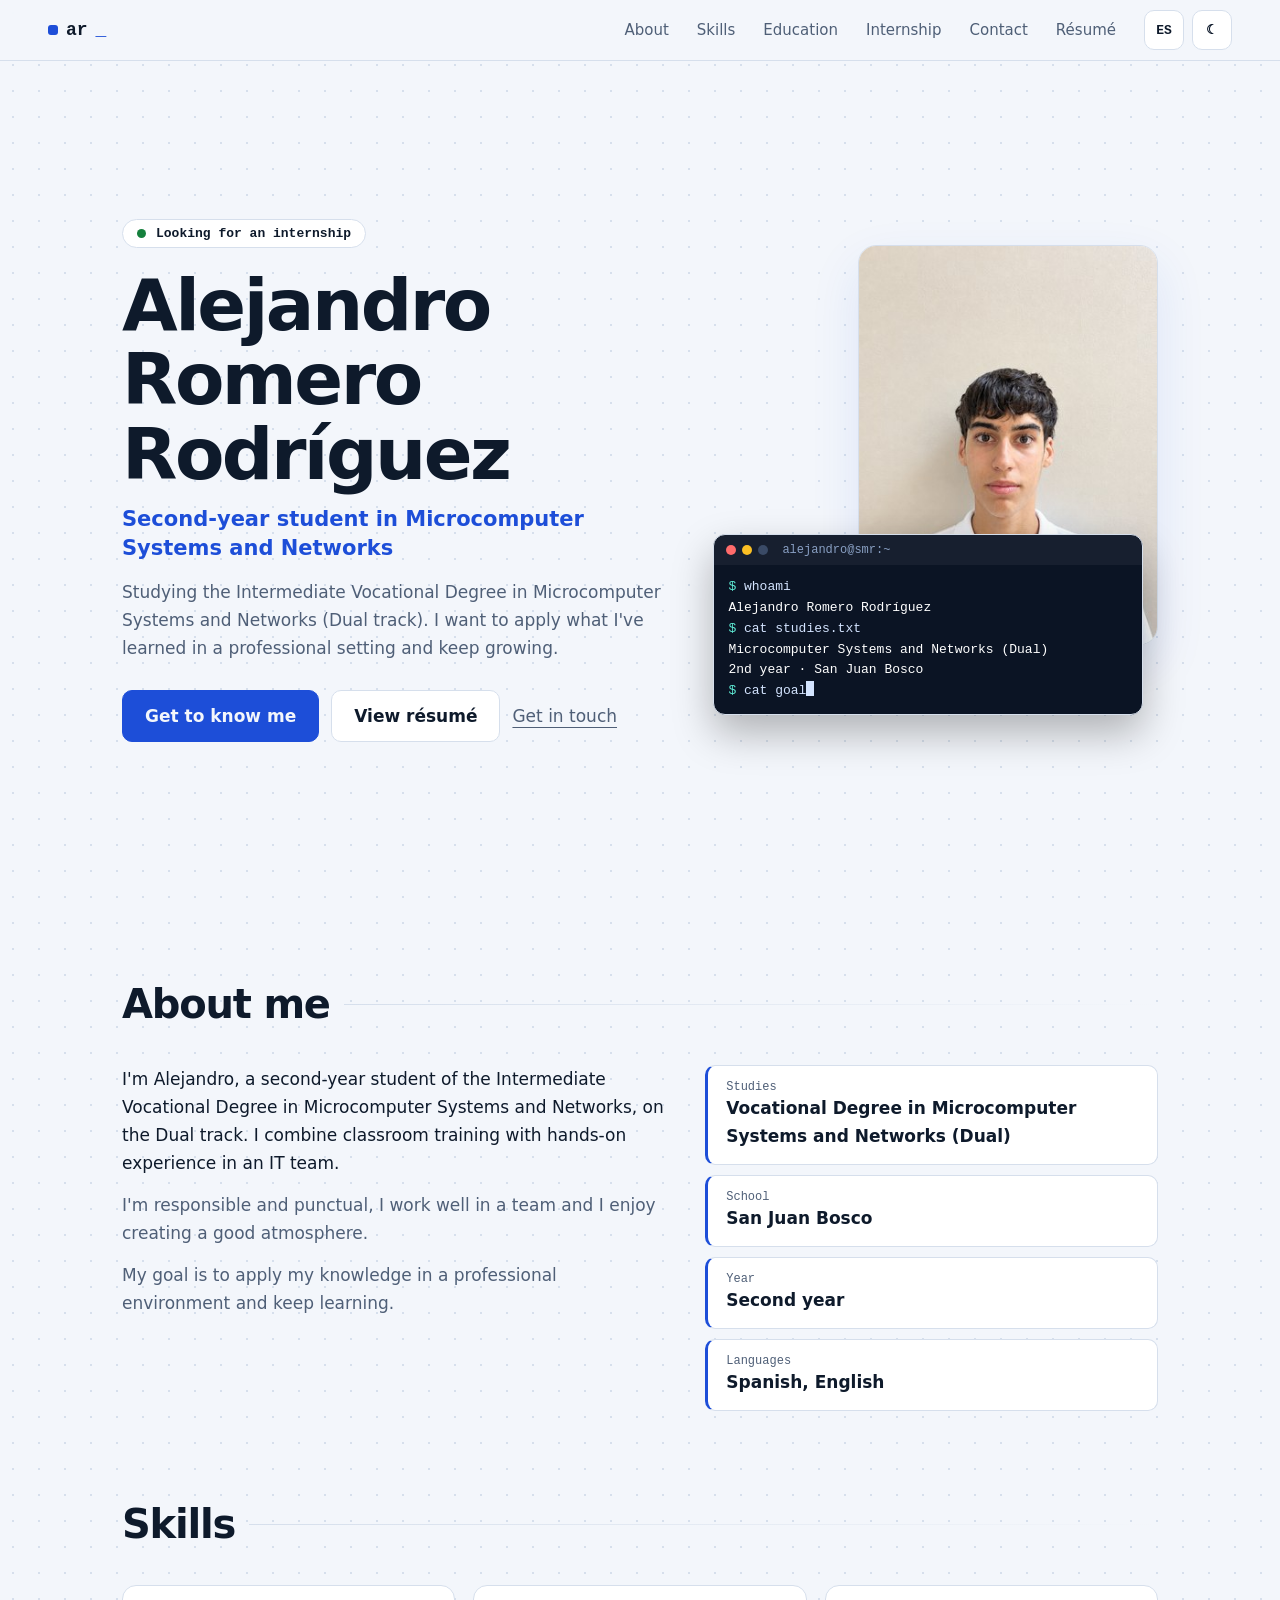
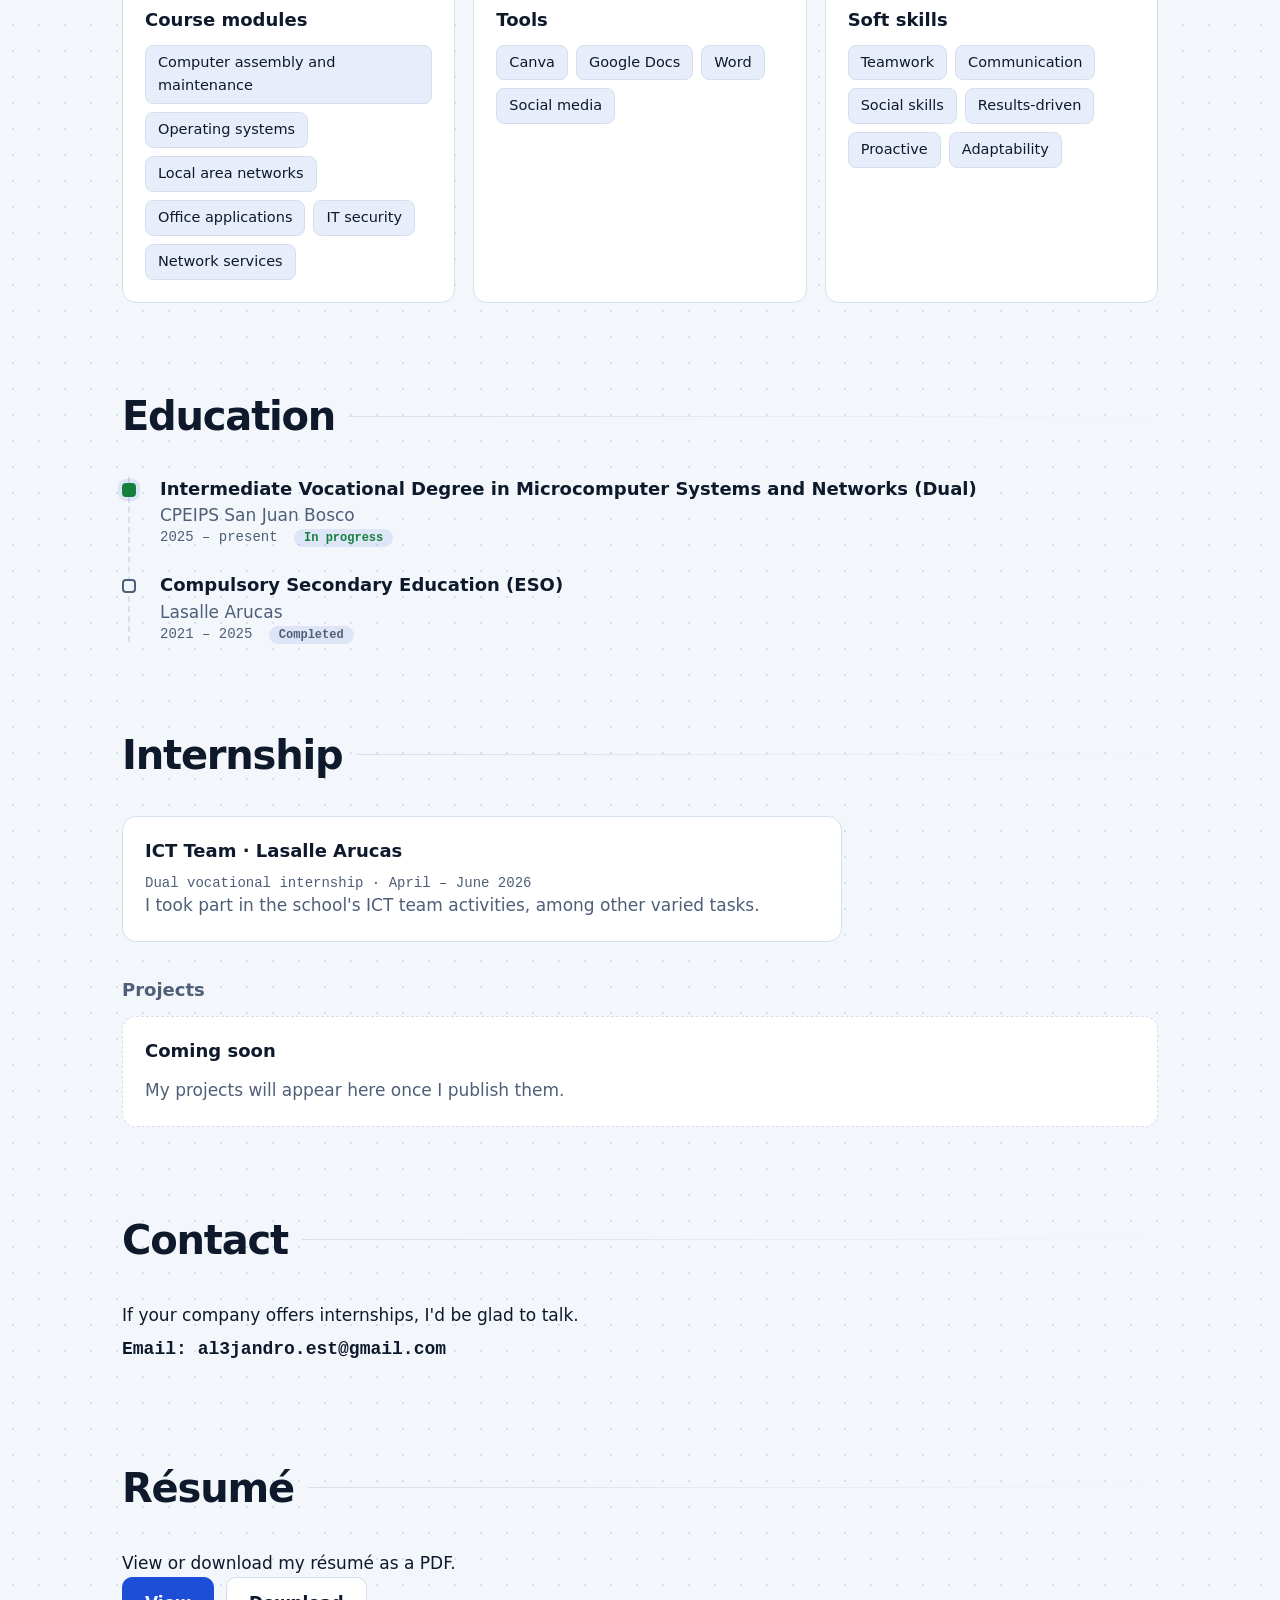
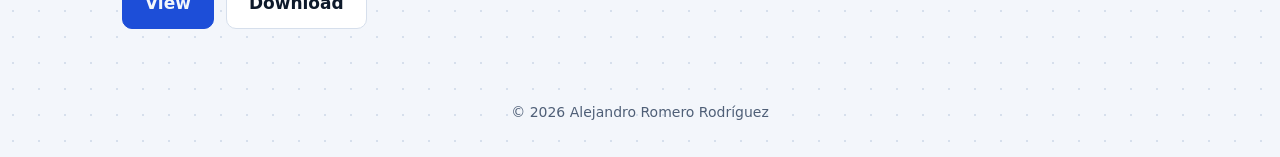
==== index.html @ 7c458b2b "Add files via upload" ====
<!DOCTYPE html>
<html lang="es" data-theme="dark">
<head>
<meta charset="utf-8">
<meta name="viewport" content="width=device-width, initial-scale=1">
<title>Alejandro Romero Rodríguez · Portfolio</title>
<meta name="description" content="Portfolio de Alejandro Romero Rodríguez, estudiante de Sistemas Microinformáticos y Redes.">
<script>try{var t=localStorage.getItem("theme")||(matchMedia("(prefers-color-scheme: light)").matches?"light":"dark");document.documentElement.dataset.theme=t;var l=localStorage.getItem("lang");if(l)document.documentElement.lang=l}catch(e){}</script>
<link rel="stylesheet" href="style.css">
</head>
<body>
<a class="skip" href="#main" data-i18n="skip">Saltar al contenido</a>
<header class="bar">
  <a class="brand" href="#inicio" aria-label="Alejandro Romero Rodríguez"><span class="dot"></span>ar<span class="cur">_</span></a>
  <nav id="nav" aria-label="Principal">
    <a href="#sobre-mi" data-i18n="nav_about">Sobre mí</a>
    <a href="#habilidades" data-i18n="nav_skills">Habilidades</a>
    <a href="#formacion" data-i18n="nav_edu">Formación</a>
    <a href="#practicas" data-i18n="nav_prac">Prácticas</a>
    <a href="#contacto" data-i18n="nav_contact">Contacto</a>
    <a href="#curriculum" data-i18n="nav_cv">Currículum</a>
  </nav>
  <div class="tools">
    <button id="langBtn" class="tool" type="button"><span id="langLbl">EN</span></button>
    <button id="themeBtn" class="tool" type="button"><span id="themeIco" aria-hidden="true"></span></button>
    <button id="menuBtn" class="tool menu" type="button" aria-expanded="false" aria-controls="nav"><span aria-hidden="true">☰</span></button>
  </div>
</header>

<main id="main">
<section id="inicio" class="hero">
  <div class="hero-text">
    <p class="status"><span class="led"></span><span data-i18n="status">Buscando prácticas</span></p>
    <h1>Alejandro<br>Romero Rodríguez</h1>
    <p class="role" data-i18n="role">Estudiante de 2.º curso de Sistemas Microinformáticos y Redes</p>
    <p class="lead" data-i18n="lead">Formándome en el Grado Medio SMR en modalidad Dual. Busco aplicar lo que he aprendido en un entorno profesional y seguir creciendo.</p>
    <div class="actions">
      <a class="btn primary" href="#sobre-mi" data-i18n="btn_about">Conóceme</a>
      <a class="btn" href="#curriculum" data-i18n="btn_cv">Ver currículum</a>
      <a class="txt" href="#contacto" data-i18n="btn_write">Escríbeme</a>
    </div>
  </div>
  <div class="hero-visual">
    <figure class="photo">
      <img src="assets/foto.jpg" alt="" width="326" height="435" fetchpriority="high" data-i18n-alt="photo_alt">
      <span class="chip">SMR · Dual</span>
    </figure>
    <div class="term" role="img" data-i18n-aria="term_aria">
      <div class="term-bar"><i></i><i></i><i></i><span>alejandro@smr:~</span></div>
      <pre id="termOut" aria-hidden="true"></pre>
    </div>
  </div>
</section>

<section id="sobre-mi" class="sec">
  <h2 data-i18n="about_t">Sobre mí</h2>
  <div class="two">
    <div class="prose">
      <p data-i18n="about_p1">Soy Alejandro, estudiante de segundo curso del Grado Medio de Sistemas Microinformáticos y Redes, en modalidad Dual. Combino la formación en el centro con experiencia real en un equipo TIC.</p>
      <p data-i18n="about_p2">Soy responsable y puntual, trabajo bien en equipo y me gusta crear buen ambiente.</p>
      <p data-i18n="about_p3">Mi objetivo es aplicar mis conocimientos en un entorno profesional y seguir aprendiendo.</p>
    </div>
    <dl class="facts">
      <div><dt data-i18n="f_study">Estudios</dt><dd data-i18n="f_study_v">CFGM Sistemas Microinformáticos y Redes (Dual)</dd></div>
      <div><dt data-i18n="f_center">Centro</dt><dd>San Juan Bosco</dd></div>
      <div><dt data-i18n="f_year">Curso</dt><dd data-i18n="f_year_v">Segundo año</dd></div>
      <div><dt data-i18n="f_lang">Idiomas</dt><dd data-i18n="f_lang_v">Español, inglés</dd></div>
    </dl>
  </div>
</section>

<section id="habilidades" class="sec">
  <h2 data-i18n="sk_t">Habilidades</h2>
  <div class="grid3">
    <article class="card"><h3 data-i18n="sk_mod">Módulos del ciclo</h3>
      <ul class="tags"><li data-i18n="m1">Montaje y mantenimiento de equipos</li><li data-i18n="m2">Sistemas operativos</li><li data-i18n="m3">Redes locales</li><li data-i18n="m4">Aplicaciones ofimáticas</li><li data-i18n="m5">Seguridad informática</li><li data-i18n="m6">Servicios en red</li></ul></article>
    <article class="card"><h3 data-i18n="sk_tools">Herramientas</h3>
      <ul class="tags"><li>Canva</li><li>Google Docs</li><li>Word</li><li data-i18n="t_social">Redes sociales</li></ul></article>
    <article class="card"><h3 data-i18n="sk_soft">Competencias</h3>
      <ul class="tags"><li data-i18n="s1">Trabajo en equipo</li><li data-i18n="s2">Comunicación</li><li data-i18n="s3">Interacción social</li><li data-i18n="s4">Orientación a resultados</li><li data-i18n="s5">Proactividad</li><li data-i18n="s6">Adaptabilidad</li></ul></article>
  </div>
</section>

<section id="formacion" class="sec">
  <h2 data-i18n="ed_t">Formación académica</h2>
  <ol class="line">
    <li><span class="node live"></span><h3 data-i18n="ed1">Grado Medio en Sistemas Microinformáticos y Redes (Dual)</h3><p>CPEIPS San Juan Bosco</p><p class="meta"><span data-i18n="ed1_d">2025 – actualidad</span> <b class="badge" data-i18n="ed1_b">En curso</b></p></li>
    <li><span class="node"></span><h3 data-i18n="ed2">Educación Secundaria Obligatoria (ESO)</h3><p>Lasalle Arucas</p><p class="meta"><span>2021 – 2025</span> <b class="badge off" data-i18n="ed2_b">Finalizada</b></p></li>
  </ol>
</section>

<section id="practicas" class="sec">
  <h2 data-i18n="pr_t">Prácticas</h2>
  <article class="card wide"><h3 data-i18n="pr1">Equipo TIC · Lasalle Arucas</h3><p class="meta" data-i18n="pr1_d">Prácticas FP Dual · abril – junio 2026</p><p data-i18n="pr1_p">Participé en las actividades del equipo TIC del colegio, entre otras actividades variadas.</p></article>
  <h3 class="sub" data-i18n="pj_t">Proyectos</h3>
  <div id="projects" class="grid3"></div>
</section>

<section id="contacto" class="sec">
  <h2 data-i18n="ct_t">Contacto</h2>
  <p data-i18n="ct_p">Si tu empresa ofrece prácticas, estaré encantado de hablar.</p>
  <p class="mail"><span data-i18n="ct_mail">Correo</span>: <span id="mail"></span></p>
  <ul id="links" class="links"></ul>
</section>

<section id="curriculum" class="sec">
  <h2 data-i18n="cv_t">Currículum</h2>
  <p data-i18n="cv_p">Consulta o descarga mi currículum en PDF.</p>
  <div class="actions"><a id="cvView" class="btn primary" target="_blank" rel="noopener" data-i18n="cv_view">Ver</a><a id="cvDl" class="btn" download data-i18n="cv_dl">Descargar</a></div>
</section>
</main>
<footer class="foot">© 2026 Alejandro Romero Rodríguez</footer>
<script src="script.js"></script>
</body>
</html>
---- style.css ----
:root{color-scheme:light;--bg:#f3f6fb;--surf:#fff;--ink:#0e1a2b;--mute:#4f5f77;--line:#d6dfec;--acc:#1d4ed8;--acc2:#0f766e;--ok:#15803d;--glow:rgba(29,78,216,.10);--term:#0b1424;--tink:#d4e4ff;--f:"Segoe UI",system-ui,-apple-system,Roboto,sans-serif;--m:ui-monospace,"Cascadia Code",Consolas,Menlo,monospace}
[data-theme=dark]{color-scheme:dark;--bg:#09101c;--surf:#101a2b;--ink:#e8eefb;--mute:#93a4c0;--line:#21304a;--acc:#7db0ff;--acc2:#5eead4;--ok:#4ade80;--glow:rgba(125,176,255,.13);--term:#050a13}
*{box-sizing:border-box;margin:0}html{scroll-behavior:smooth;scroll-padding-top:72px}
body{font:17px/1.65 var(--f);background:var(--bg);color:var(--ink);background-image:radial-gradient(var(--line) 1px,transparent 1px);background-size:26px 26px;transition:background-color .3s,color .3s}
a{color:inherit}:focus-visible{outline:3px solid var(--acc);outline-offset:3px;border-radius:6px}
.skip{position:absolute;left:-999px}.skip:focus{left:12px;top:12px;background:var(--surf);padding:8px 12px;z-index:9}
.bar{position:sticky;top:0;z-index:5;display:flex;align-items:center;gap:16px;padding:10px clamp(16px,4vw,48px);background:color-mix(in srgb,var(--bg) 88%,transparent);backdrop-filter:blur(10px);border-bottom:1px solid var(--line)}
.brand{font:700 18px var(--m);text-decoration:none;display:flex;align-items:center;gap:8px}.dot{width:10px;height:10px;border-radius:3px;background:var(--acc)}.cur{color:var(--acc);animation:blink 1.1s steps(1) infinite}
nav{display:flex;gap:4px;margin-left:auto}nav a{padding:6px 12px;border-radius:8px;text-decoration:none;color:var(--mute);font-size:15px}nav a:hover{color:var(--ink);background:var(--glow)}
.tools{display:flex;gap:8px}.tool{min-width:40px;height:40px;padding:0 10px;border:1px solid var(--line);border-radius:10px;background:var(--surf);color:var(--ink);font:600 13px var(--m);cursor:pointer}.tool:hover{border-color:var(--acc)}
#themeIco::before{content:"☀"}[data-theme=light] #themeIco::before{content:"☾"}.menu{display:none}
main{max-width:1100px;margin:auto;padding:0 clamp(16px,4vw,32px)}
.hero{display:grid;grid-template-columns:1.1fr .9fr;gap:48px;align-items:center;min-height:calc(100vh - 62px);padding:48px 0}
.status{display:inline-flex;align-items:center;gap:10px;font:600 13px var(--m);padding:6px 14px;border:1px solid var(--line);border-radius:99px;background:var(--surf)}
.led{width:9px;height:9px;border-radius:50%;background:var(--ok);box-shadow:0 0 0 0 var(--ok);animation:pulse 2s infinite}
h1{font-size:clamp(40px,6.4vw,72px);line-height:1.03;letter-spacing:-.035em;margin:20px 0 14px}
.role{font:600 clamp(17px,2vw,21px)/1.4 var(--f);color:var(--acc)}.lead{max-width:52ch;color:var(--mute);margin:14px 0 28px}
.actions{display:flex;flex-wrap:wrap;gap:12px;align-items:center}
.btn{display:inline-block;padding:11px 22px;border:1px solid var(--line);border-radius:10px;background:var(--surf);text-decoration:none;font-weight:600;transition:transform .2s,border-color .2s}.btn:hover{border-color:var(--acc);transform:translateY(-2px)}
.btn.primary{background:var(--acc);border-color:var(--acc);color:var(--bg)}.txt{color:var(--mute);text-underline-offset:5px}.txt:hover{color:var(--acc)}
.hero-visual{position:relative;padding-bottom:70px}
.photo{width:min(300px,72%);margin-left:auto;border-radius:18px;overflow:hidden;border:1px solid var(--line);box-shadow:0 20px 50px var(--glow);position:relative;aspect-ratio:3/4}
.photo img{width:100%;height:100%;object-fit:cover;display:block}
.chip{position:absolute;left:10px;bottom:10px;font:600 12px var(--m);background:var(--term);color:var(--tink);padding:4px 10px;border-radius:6px}
.term{position:absolute;left:0;bottom:0;width:min(100%,430px);background:var(--term);border:1px solid var(--line);border-radius:12px;box-shadow:0 18px 40px rgba(0,0,0,.28);overflow:hidden}
.term-bar{display:flex;align-items:center;gap:6px;padding:8px 12px;background:rgba(255,255,255,.05);font:12px var(--m);color:#8aa0c4}.term-bar i{width:10px;height:10px;border-radius:50%;background:#3a4a66}.term-bar i:first-child{background:#ff6b6b}.term-bar i:nth-child(2){background:#fbbf24}.term-bar span{margin-left:8px}
pre{font:13px/1.6 var(--m);color:var(--tink);padding:12px 14px;min-height:130px;white-space:pre-wrap;word-break:break-word}pre .p{color:#5eead4}pre .o{color:#fff}pre .c{display:inline-block;width:8px;height:15px;background:var(--tink);vertical-align:-2px;animation:blink 1s steps(1) infinite}
.sec{padding:72px 0 8px}h2{font-size:clamp(28px,4vw,40px);letter-spacing:-.03em;margin-bottom:28px;display:flex;align-items:center;gap:14px}h2::after{content:"";height:1px;flex:1;background:linear-gradient(90deg,var(--line),transparent)}
h3{font-size:18px;line-height:1.35}.sub{margin:36px 0 14px;color:var(--mute)}
.two{display:grid;grid-template-columns:1.2fr 1fr;gap:40px}.prose p{max-width:62ch;margin-bottom:14px;color:var(--mute)}.prose p:first-child{color:var(--ink)}
.facts{display:grid;gap:10px;align-content:start}.facts div{padding:14px 18px;background:var(--surf);border:1px solid var(--line);border-left:3px solid var(--acc);border-radius:10px}dt{font:12px var(--m);color:var(--mute)}dd{font-weight:600}
.grid3{display:grid;grid-template-columns:repeat(auto-fit,minmax(280px,1fr));gap:18px}
.card{background:var(--surf);border:1px solid var(--line);border-radius:14px;padding:22px}.card.wide{max-width:720px}.card h3{margin-bottom:12px}.card p{color:var(--mute)}
.tags{display:flex;flex-wrap:wrap;gap:8px;list-style:none;padding:0}.tags li{padding:5px 12px;border-radius:8px;background:var(--glow);border:1px solid var(--line);font-size:14.5px}
.line{list-style:none;padding:0 0 0 30px;border-left:2px dashed var(--line);margin-left:6px;display:grid;gap:28px}.line li{position:relative}.line p{color:var(--mute)}
.node{position:absolute;left:-38px;top:6px;width:14px;height:14px;border-radius:4px;background:var(--bg);border:2px solid var(--mute)}.node.live{border-color:var(--ok);background:var(--ok);box-shadow:0 0 0 4px var(--glow)}
.meta{font:14px var(--m);color:var(--mute)!important}.badge{font:600 12px var(--m);padding:2px 10px;border-radius:99px;background:var(--glow);color:var(--ok);margin-left:8px}.badge.off{color:var(--mute)}
.empty{border-style:dashed}
.mail{font:600 18px var(--m);margin-top:10px}#mail{user-select:all}.links{list-style:none;padding:0;display:flex;gap:12px;margin-top:16px;flex-wrap:wrap}
.foot{text-align:center;color:var(--mute);font-size:14px;padding:64px 16px 32px}
@keyframes blink{50%{opacity:0}}@keyframes pulse{70%{box-shadow:0 0 0 8px transparent}100%{box-shadow:0 0 0 0 transparent}}
.hero-text>*{animation:in .6s both}.hero-text>:nth-child(2){animation-delay:.08s}.hero-text>:nth-child(3){animation-delay:.16s}.hero-text>:nth-child(n+4){animation-delay:.24s}@keyframes in{from{opacity:0;transform:translateY(12px)}}
@media(max-width:860px){.hero,.two{grid-template-columns:1fr}.hero{min-height:0}.hero-visual{max-width:460px}.photo{margin:0 auto 0 0}
 .menu{display:block}nav{display:none;position:absolute;top:100%;left:0;right:0;flex-direction:column;background:var(--bg);padding:10px 16px;border-bottom:1px solid var(--line)}nav.open{display:flex}.tools{margin-left:auto}}
@media(prefers-reduced-motion:reduce){*,*::before,*::after{animation:none!important;transition:none!important;scroll-behavior:auto!important}}
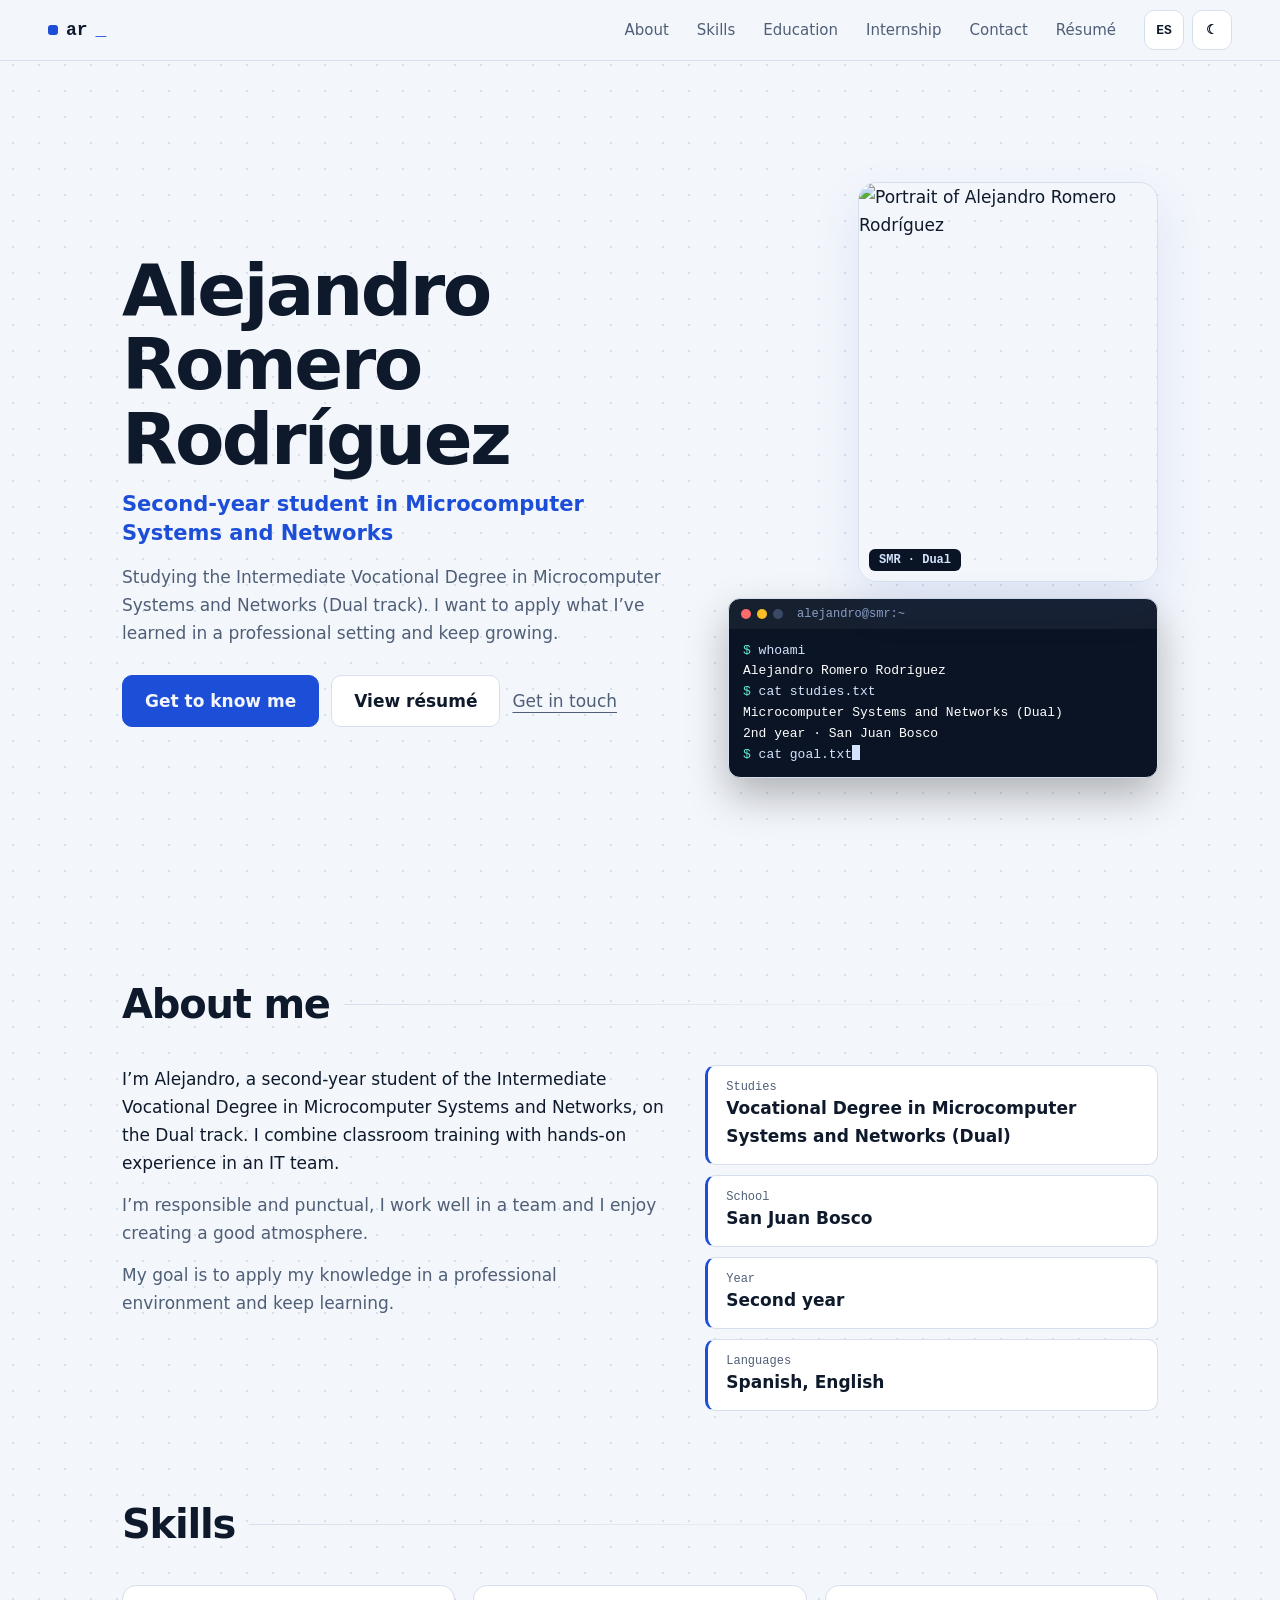
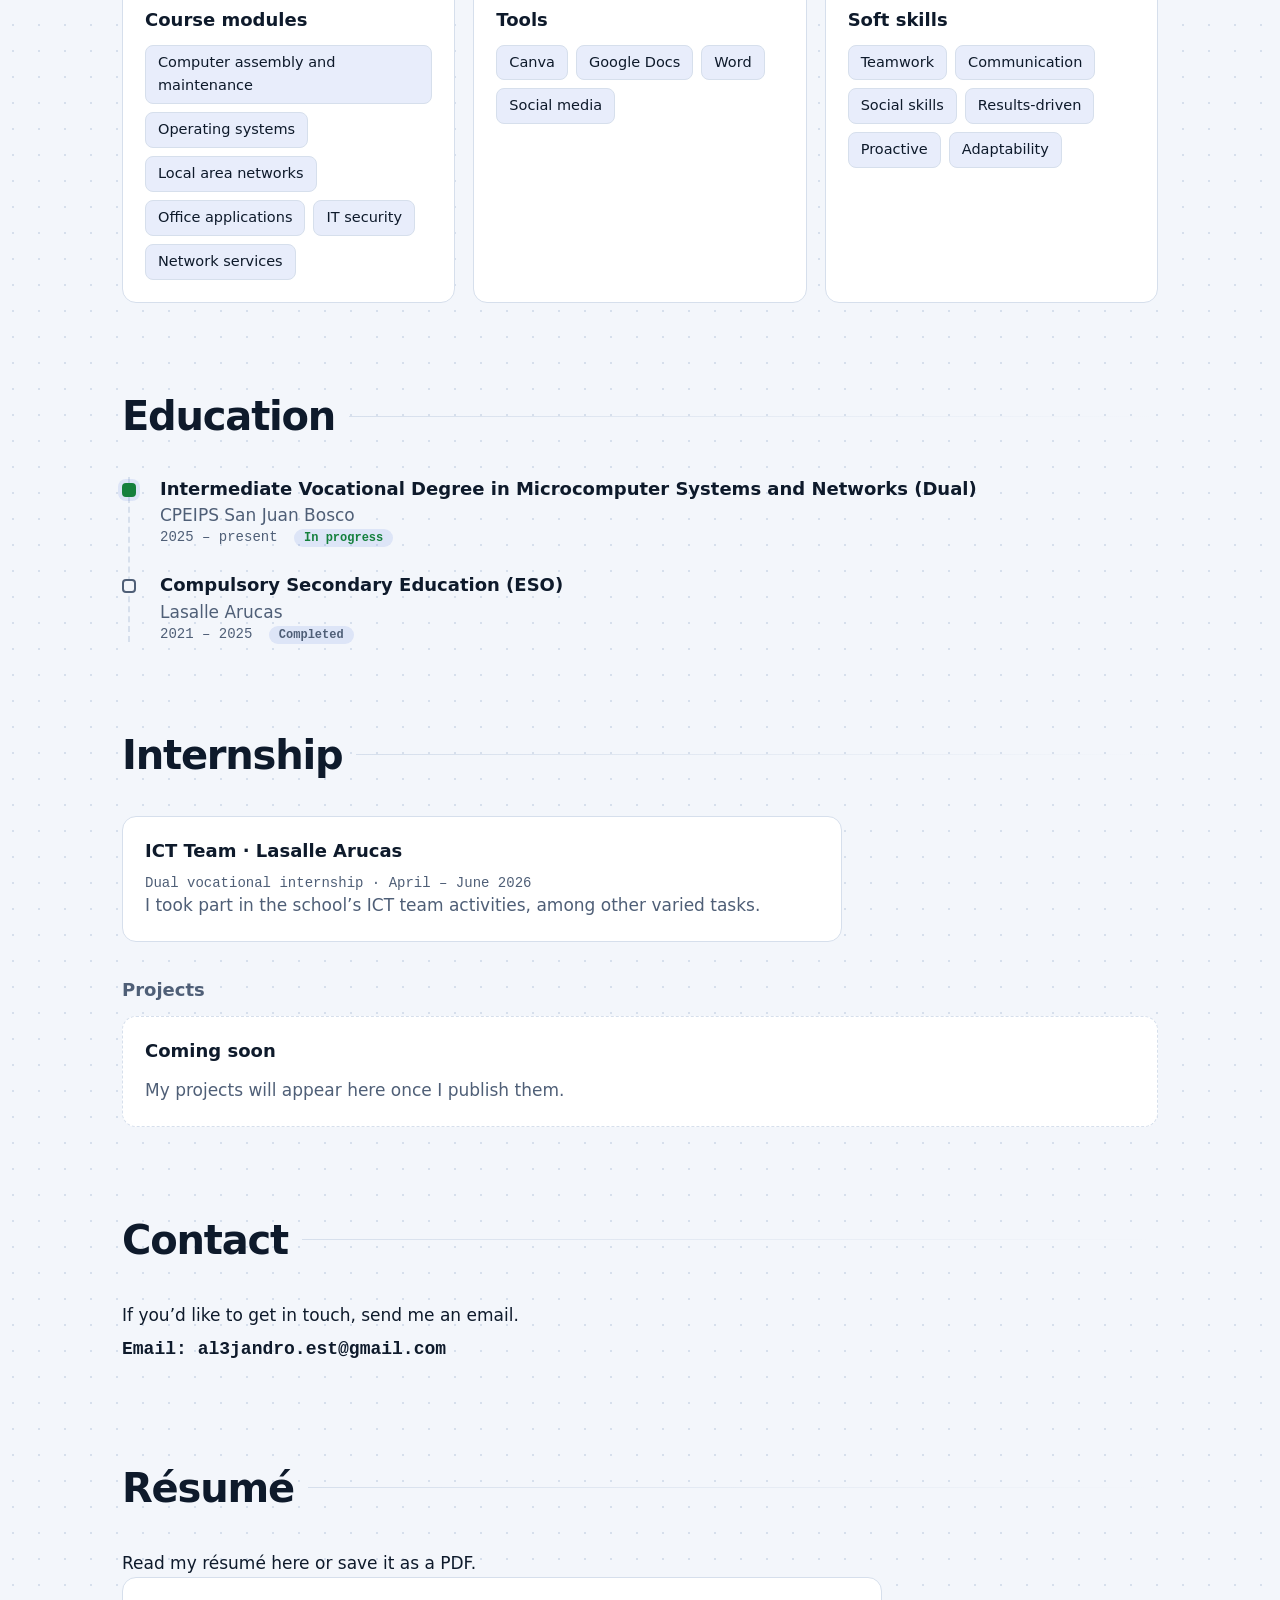
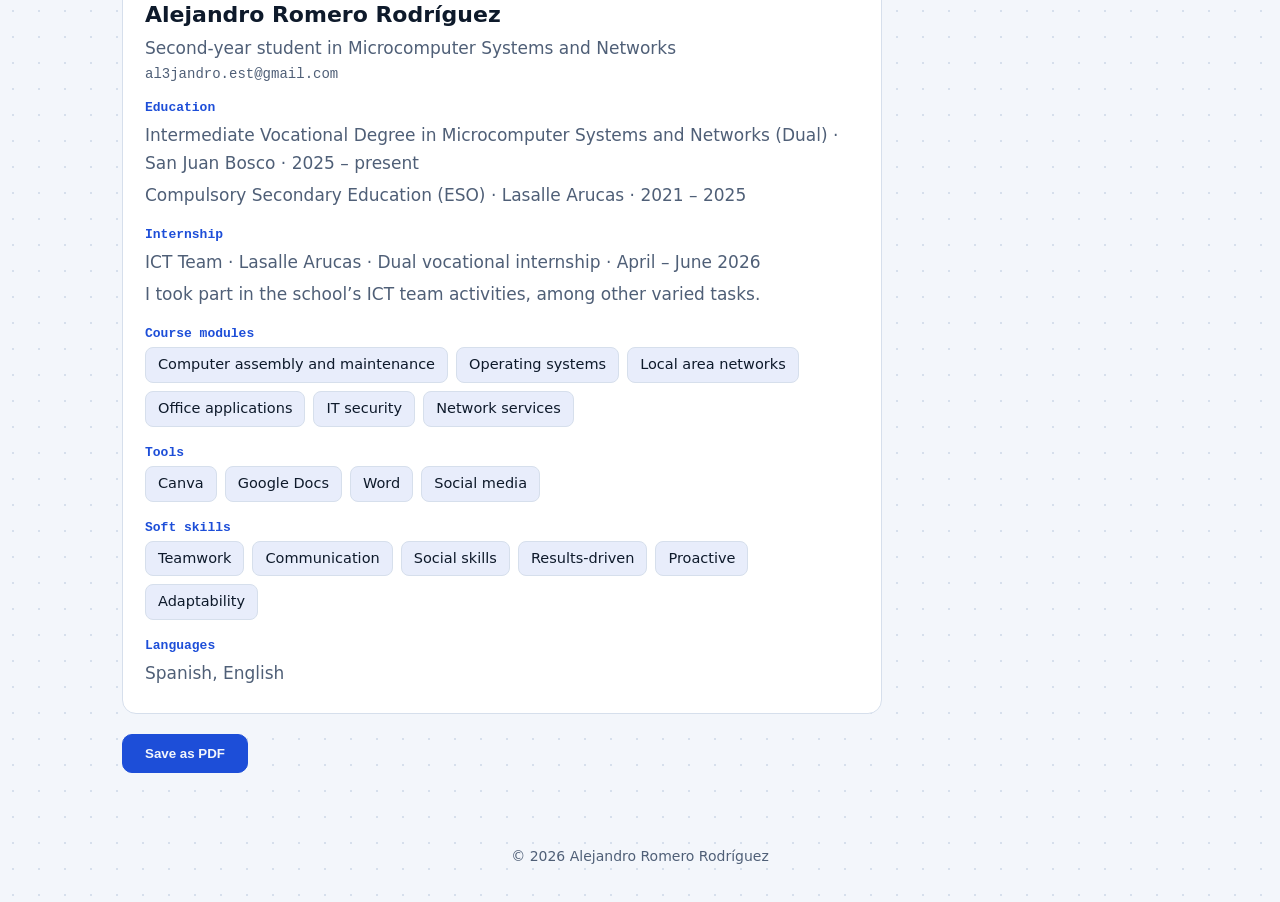
==== commit e93b4091: "Add files via upload" ====
--- a/index.html
+++ b/index.html
@@ -2,7 +2,7 @@
 <html lang="es" data-theme="dark">
 <head>
 <meta charset="utf-8">
-<meta name="viewport" content="width=device-width, initial-scale=1">
+<meta name="viewport" content="width=device-width, initial-scale=1, viewport-fit=cover">
 <title>Alejandro Romero Rodríguez · Portfolio</title>
 <meta name="description" content="Portfolio de Alejandro Romero Rodríguez, estudiante de Sistemas Microinformáticos y Redes.">
 <script>try{var t=localStorage.getItem("theme")||(matchMedia("(prefers-color-scheme: light)").matches?"light":"dark");document.documentElement.dataset.theme=t;var l=localStorage.getItem("lang");if(l)document.documentElement.lang=l}catch(e){}</script>
@@ -30,7 +30,6 @@
 <main id="main">
 <section id="inicio" class="hero">
   <div class="hero-text">
-    <p class="status"><span class="led"></span><span data-i18n="status">Buscando prácticas</span></p>
     <h1>Alejandro<br>Romero Rodríguez</h1>
     <p class="role" data-i18n="role">Estudiante de 2.º curso de Sistemas Microinformáticos y Redes</p>
     <p class="lead" data-i18n="lead">Formándome en el Grado Medio SMR en modalidad Dual. Busco aplicar lo que he aprendido en un entorno profesional y seguir creciendo.</p>
@@ -42,7 +41,7 @@
   </div>
   <div class="hero-visual">
     <figure class="photo">
-      <img src="assets/foto.jpg" alt="" width="326" height="435" fetchpriority="high" data-i18n-alt="photo_alt">
+      <img src="foto.jpg" alt="" width="326" height="435" fetchpriority="high" data-i18n-alt="photo_alt">
       <span class="chip">SMR · Dual</span>
     </figure>
     <div class="term" role="img" data-i18n-aria="term_aria">
@@ -105,8 +104,9 @@
 
 <section id="curriculum" class="sec">
   <h2 data-i18n="cv_t">Currículum</h2>
-  <p data-i18n="cv_p">Consulta o descarga mi currículum en PDF.</p>
-  <div class="actions"><a id="cvView" class="btn primary" target="_blank" rel="noopener" data-i18n="cv_view">Ver</a><a id="cvDl" class="btn" download data-i18n="cv_dl">Descargar</a></div>
+  <p data-i18n="cv_p">Consulta mi currículum aquí o guárdalo en PDF.</p>
+  <article id="cvDoc" class="card cv"></article>
+  <div class="actions"><button id="cvPrint" class="btn primary" type="button" data-i18n="cv_print">Guardar como PDF</button><a id="cvView" class="btn" target="_blank" rel="noopener" data-i18n="cv_view" hidden>Ver</a><a id="cvDl" class="btn" download data-i18n="cv_dl" hidden>Descargar</a></div>
 </section>
 </main>
 <footer class="foot">© 2026 Alejandro Romero Rodríguez</footer>
--- a/style.css
+++ b/style.css
@@ -18,11 +18,11 @@
 .actions{display:flex;flex-wrap:wrap;gap:12px;align-items:center}
 .btn{display:inline-block;padding:11px 22px;border:1px solid var(--line);border-radius:10px;background:var(--surf);text-decoration:none;font-weight:600;transition:transform .2s,border-color .2s}.btn:hover{border-color:var(--acc);transform:translateY(-2px)}
 .btn.primary{background:var(--acc);border-color:var(--acc);color:var(--bg)}.txt{color:var(--mute);text-underline-offset:5px}.txt:hover{color:var(--acc)}
-.hero-visual{position:relative;padding-bottom:70px}
+.hero-visual{display:grid;gap:16px;justify-items:end}
 .photo{width:min(300px,72%);margin-left:auto;border-radius:18px;overflow:hidden;border:1px solid var(--line);box-shadow:0 20px 50px var(--glow);position:relative;aspect-ratio:3/4}
 .photo img{width:100%;height:100%;object-fit:cover;display:block}
 .chip{position:absolute;left:10px;bottom:10px;font:600 12px var(--m);background:var(--term);color:var(--tink);padding:4px 10px;border-radius:6px}
-.term{position:absolute;left:0;bottom:0;width:min(100%,430px);background:var(--term);border:1px solid var(--line);border-radius:12px;box-shadow:0 18px 40px rgba(0,0,0,.28);overflow:hidden}
+.term{width:min(100%,430px);background:var(--term);border:1px solid var(--line);border-radius:12px;box-shadow:0 18px 40px rgba(0,0,0,.28);overflow:hidden}
 .term-bar{display:flex;align-items:center;gap:6px;padding:8px 12px;background:rgba(255,255,255,.05);font:12px var(--m);color:#8aa0c4}.term-bar i{width:10px;height:10px;border-radius:50%;background:#3a4a66}.term-bar i:first-child{background:#ff6b6b}.term-bar i:nth-child(2){background:#fbbf24}.term-bar span{margin-left:8px}
 pre{font:13px/1.6 var(--m);color:var(--tink);padding:12px 14px;min-height:130px;white-space:pre-wrap;word-break:break-word}pre .p{color:#5eead4}pre .o{color:#fff}pre .c{display:inline-block;width:8px;height:15px;background:var(--tink);vertical-align:-2px;animation:blink 1s steps(1) infinite}
 .sec{padding:72px 0 8px}h2{font-size:clamp(28px,4vw,40px);letter-spacing:-.03em;margin-bottom:28px;display:flex;align-items:center;gap:14px}h2::after{content:"";height:1px;flex:1;background:linear-gradient(90deg,var(--line),transparent)}
@@ -40,6 +40,14 @@
 .foot{text-align:center;color:var(--mute);font-size:14px;padding:64px 16px 32px}
 @keyframes blink{50%{opacity:0}}@keyframes pulse{70%{box-shadow:0 0 0 8px transparent}100%{box-shadow:0 0 0 0 transparent}}
 .hero-text>*{animation:in .6s both}.hero-text>:nth-child(2){animation-delay:.08s}.hero-text>:nth-child(3){animation-delay:.16s}.hero-text>:nth-child(n+4){animation-delay:.24s}@keyframes in{from{opacity:0;transform:translateY(12px)}}
-@media(max-width:860px){.hero,.two{grid-template-columns:1fr}.hero{min-height:0}.hero-visual{max-width:460px}.photo{margin:0 auto 0 0}
+@media(max-width:860px){.hero,.two{grid-template-columns:1fr}.hero{min-height:0}.hero-visual{max-width:460px;justify-items:start}.photo{margin:0}
  .menu{display:block}nav{display:none;position:absolute;top:100%;left:0;right:0;flex-direction:column;background:var(--bg);padding:10px 16px;border-bottom:1px solid var(--line)}nav.open{display:flex}.tools{margin-left:auto}}
 @media(prefers-reduced-motion:reduce){*,*::before,*::after{animation:none!important;transition:none!important;scroll-behavior:auto!important}}
+
+[hidden]{display:none!important}
+html{padding-top:env(safe-area-inset-top,0px);padding-bottom:env(safe-area-inset-bottom,0px)}
+.bar{top:env(safe-area-inset-top,0px)}
+body::before{content:"";position:fixed;inset:0 0 auto;height:env(safe-area-inset-top,0px);background:var(--bg);z-index:10}
+.cv{max-width:760px;margin-bottom:20px}.cv h3{font-size:22px;margin-bottom:4px}.cv h4{margin:18px 0 6px;font:600 13px var(--m);color:var(--acc)}.cv p{margin:0 0 4px}.cv .tags{margin-top:6px}
+@media print{body{background:#fff}.bar,.foot,.actions,#inicio,main>section:not(#curriculum),#curriculum>h2,#curriculum>p{display:none!important}.card{border:0;color:#000}}
+
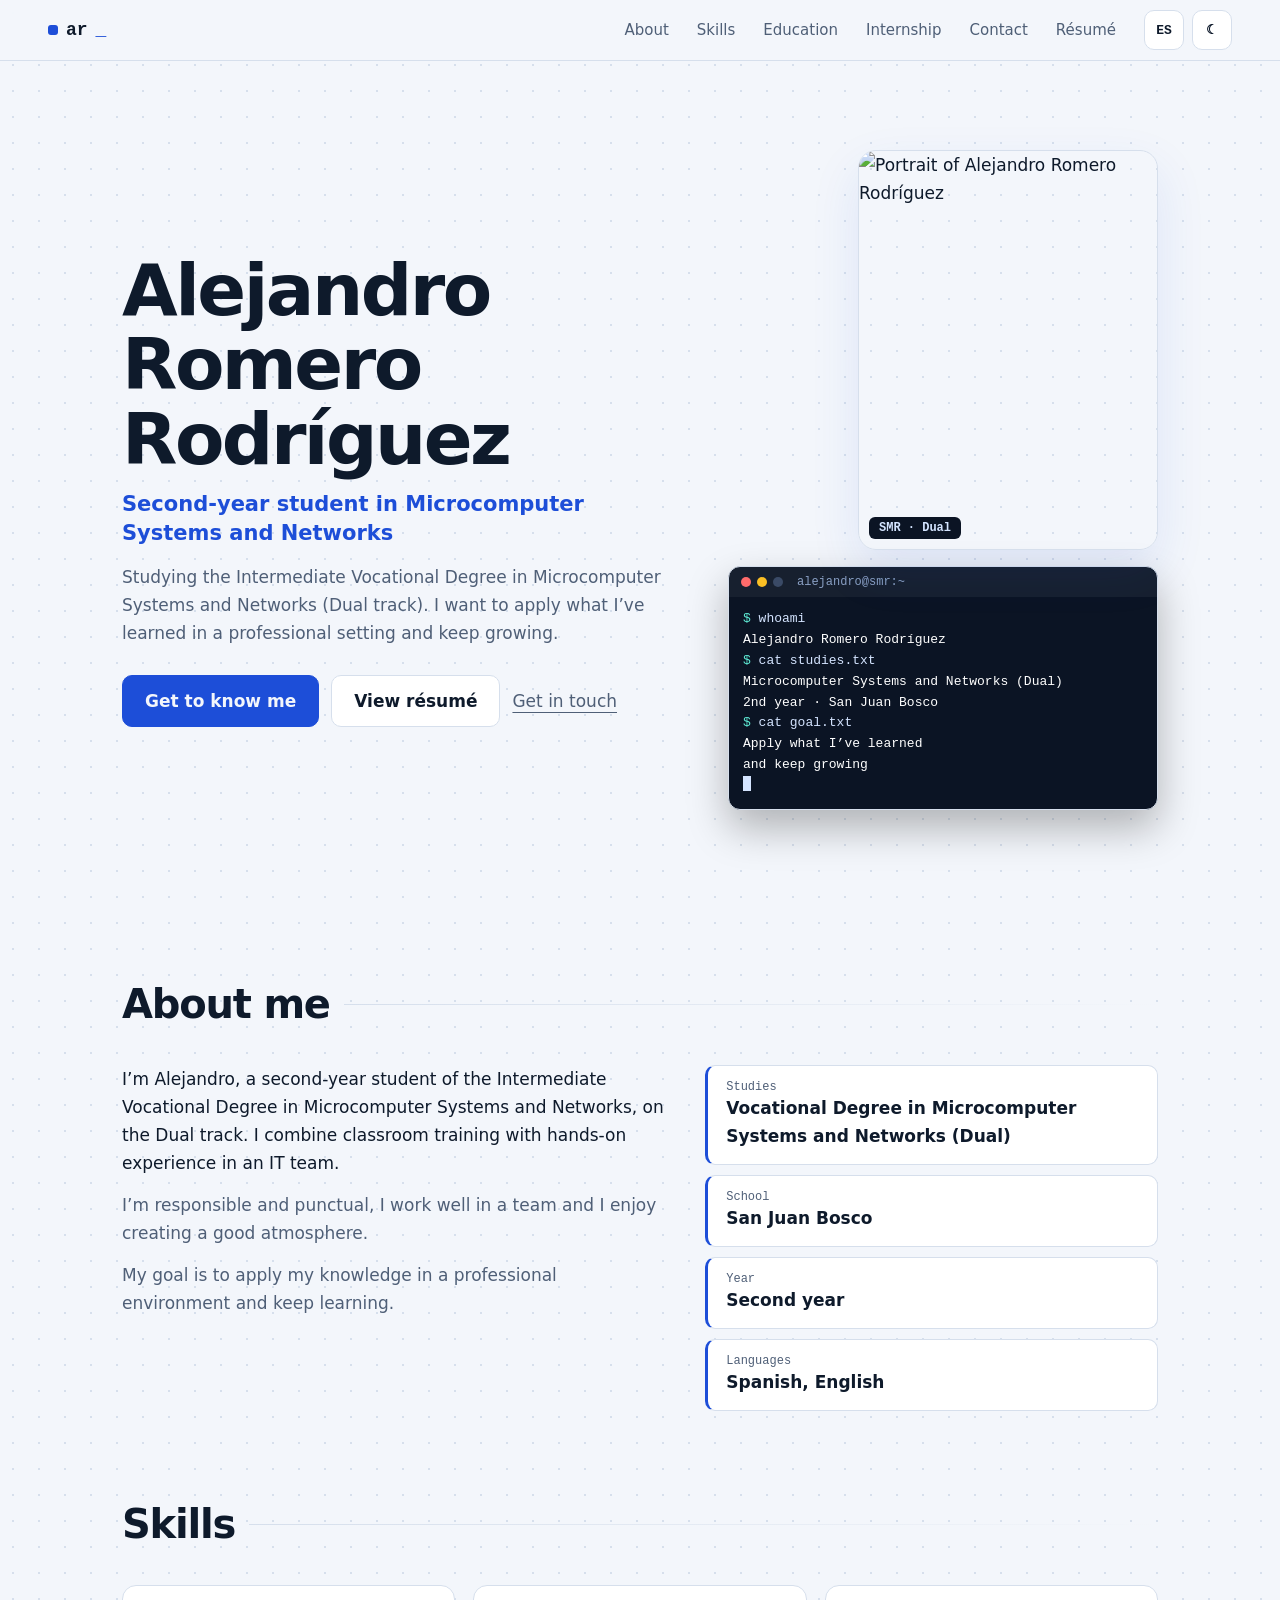
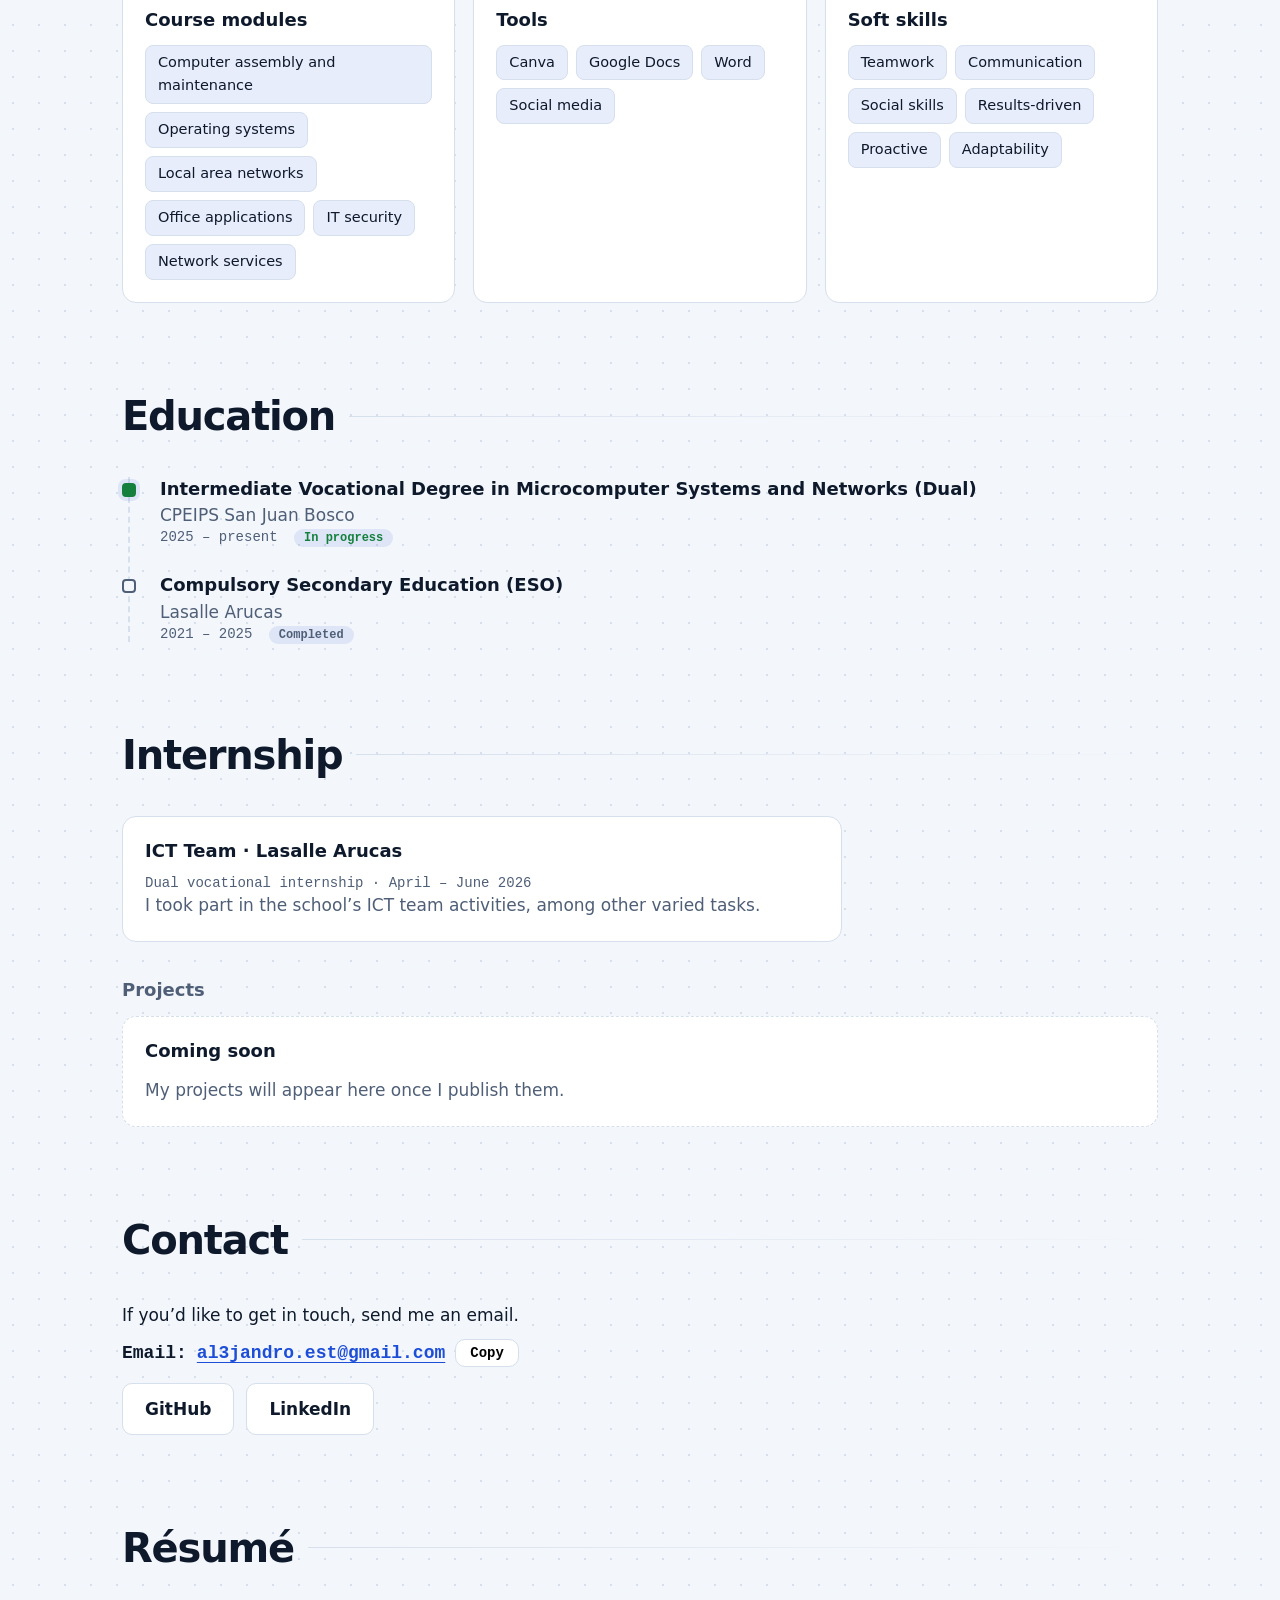
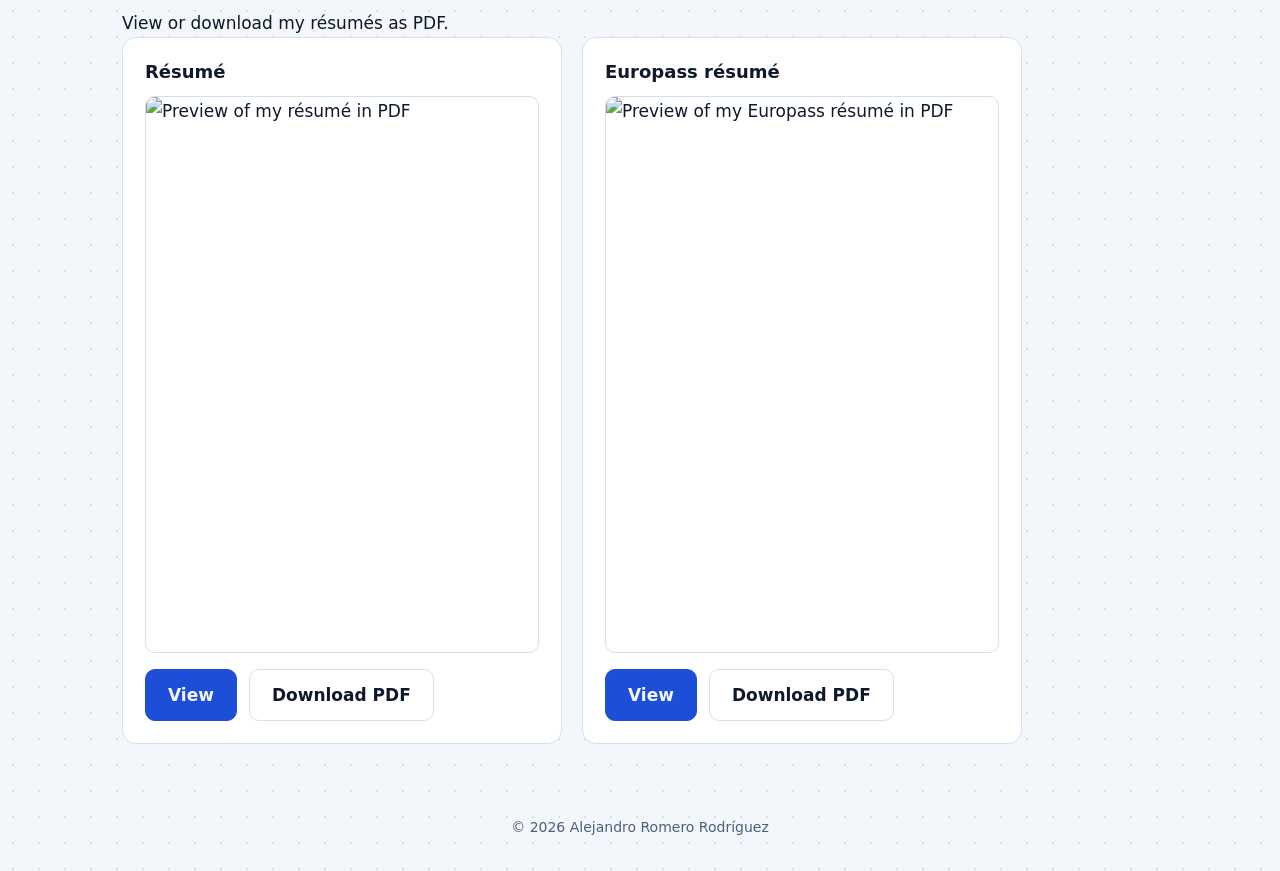
==== commit e1efc069: "Add files via upload" ====
--- a/index.html
+++ b/index.html
@@ -41,7 +41,7 @@
   </div>
   <div class="hero-visual">
     <figure class="photo">
-      <img src="foto.jpg" alt="" width="326" height="435" fetchpriority="high" data-i18n-alt="photo_alt">
+      <img src="foto.png" alt="" width="326" height="435" fetchpriority="high" data-i18n-alt="photo_alt">
       <span class="chip">SMR · Dual</span>
     </figure>
     <div class="term" role="img" data-i18n-aria="term_aria">
@@ -98,15 +98,21 @@
 <section id="contacto" class="sec">
   <h2 data-i18n="ct_t">Contacto</h2>
   <p data-i18n="ct_p">Si tu empresa ofrece prácticas, estaré encantado de hablar.</p>
-  <p class="mail"><span data-i18n="ct_mail">Correo</span>: <span id="mail"></span></p>
+  <p class="mail"><span><span data-i18n="ct_mail">Correo</span>:</span> <a id="mailLink" href="mailto:"></a> <button id="copyBtn" class="btn small" type="button" data-i18n="ct_copy">Copiar</button> <span id="copyMsg" class="meta" role="status"></span></p>
   <ul id="links" class="links"></ul>
 </section>
 
 <section id="curriculum" class="sec">
   <h2 data-i18n="cv_t">Currículum</h2>
-  <p data-i18n="cv_p">Consulta mi currículum aquí o guárdalo en PDF.</p>
-  <article id="cvDoc" class="card cv"></article>
-  <div class="actions"><button id="cvPrint" class="btn primary" type="button" data-i18n="cv_print">Guardar como PDF</button><a id="cvView" class="btn" target="_blank" rel="noopener" data-i18n="cv_view" hidden>Ver</a><a id="cvDl" class="btn" download data-i18n="cv_dl" hidden>Descargar</a></div>
+  <p data-i18n="cv_p">Consulta o descarga mis currículos en PDF.</p>
+  <div class="docs">
+    <article class="card doc"><h3 id="cv1t" data-i18n="cv1_t">Currículum</h3>
+      <img src="cv-preview.jpg" alt="" width="910" height="1287" loading="lazy" data-i18n-alt="cv1_alt">
+      <div class="actions"><a class="btn primary" href="CV_Alejandro_Romero_Rodriguez.pdf" target="_blank" rel="noopener" aria-describedby="cv1t" data-i18n="cv_view">Ver</a><a class="btn" href="CV_Alejandro_Romero_Rodriguez.pdf" download aria-describedby="cv1t" data-i18n="cv_dl">Descargar</a></div></article>
+    <article class="card doc"><h3 id="cv2t" data-i18n="cv2_t">Currículum</h3>
+      <img src="europass-preview.jpg" alt="" width="910" height="1287" loading="lazy" data-i18n-alt="cv2_alt">
+      <div class="actions"><a class="btn primary" href="Europass_Alejandro_Romero_Rodriguez.pdf" target="_blank" rel="noopener" aria-describedby="cv2t" data-i18n="cv_view">Ver</a><a class="btn" href="Europass_Alejandro_Romero_Rodriguez.pdf" download aria-describedby="cv2t" data-i18n="cv_dl">Descargar</a></div></article>
+  </div>
 </section>
 </main>
 <footer class="foot">© 2026 Alejandro Romero Rodríguez</footer>
--- a/style.css
+++ b/style.css
@@ -48,6 +48,9 @@
 html{padding-top:env(safe-area-inset-top,0px);padding-bottom:env(safe-area-inset-bottom,0px)}
 .bar{top:env(safe-area-inset-top,0px)}
 body::before{content:"";position:fixed;inset:0 0 auto;height:env(safe-area-inset-top,0px);background:var(--bg);z-index:10}
-.cv{max-width:760px;margin-bottom:20px}.cv h3{font-size:22px;margin-bottom:4px}.cv h4{margin:18px 0 6px;font:600 13px var(--m);color:var(--acc)}.cv p{margin:0 0 4px}.cv .tags{margin-top:6px}
-@media print{body{background:#fff}.bar,.foot,.actions,#inicio,main>section:not(#curriculum),#curriculum>h2,#curriculum>p{display:none!important}.card{border:0;color:#000}}
 
+
+.docs{display:grid;grid-template-columns:repeat(auto-fit,minmax(300px,1fr));gap:20px;max-width:900px}
+.doc{display:flex;flex-direction:column}.doc img{width:100%;height:auto;border:1px solid var(--line);border-radius:10px;margin-bottom:16px;background:#fff}.doc .actions{margin-top:auto}
+.btn.small{padding:5px 14px;font-size:14px;cursor:pointer;font-family:inherit}
+.mail{display:flex;flex-wrap:wrap;align-items:center;gap:10px}#mailLink{color:var(--acc);text-underline-offset:4px;word-break:break-all}
